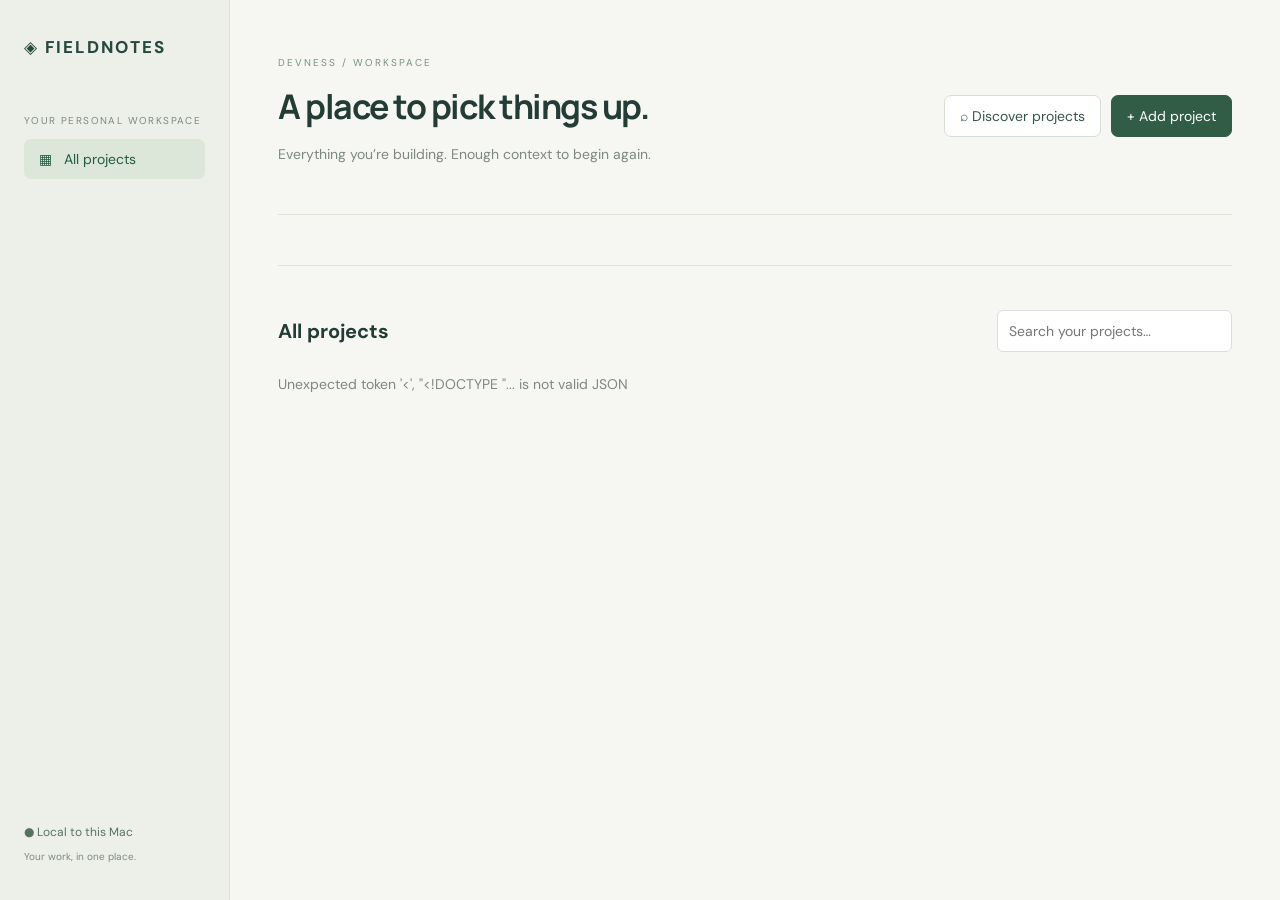
==== web/index.html @ 131a117f "Build local Fieldnotes project dashboard with Codex handoffs" ====
<!doctype html><html lang="en"><meta charset="utf-8"><meta name="viewport" content="width=device-width,initial-scale=1"><title>Fieldnotes — Project dashboard</title><link rel="stylesheet" href="style.css"><body><aside><a class="brand" href="/">◈ FIELDNOTES</a><p class="muted">YOUR PERSONAL WORKSPACE</p><button class="nav active" id="all">▦ &nbsp; All projects</button><div id="categories"></div><div class="aside-bottom">● Local to this Mac<br><small>Your work, in one place.</small></div></aside><main><header><div><span class="eyebrow">DEVNESS / WORKSPACE</span><h1>A place to pick things up.</h1><p class="muted">Everything you’re building. Enough context to begin again.</p></div><div class="actions"><button id="discover">⌕ Discover projects</button><button class="primary" id="add">+ Add project</button></div></header><div id="stats"></div><section class="toolbar"><h2 id="heading">All projects</h2><input id="search" placeholder="Search your projects…" aria-label="Search projects"></section><p id="notice" role="status"></p><div id="projects" class="grid"></div></main><dialog id="dialog"><div id="modal"></div></dialog><script src="app.js"></script></body></html>
---- web/style.css ----
@import url('https://fonts.googleapis.com/css2?family=DM+Sans:wght@400;500;600;700&family=Manrope:wght@400;500;600;700;800&display=swap');
:root{font-family:'DM Sans',system-ui,sans-serif;color:#233c36;background:#f6f7f3;font-size:14px}*{box-sizing:border-box}body{margin:0}aside{width:230px;position:fixed;inset:0 auto 0 0;padding:36px 24px;background:#edf0e9;border-right:1px solid #dce2d7}.brand{font-weight:800;letter-spacing:2px;font-size:17px;color:#264a3e;text-decoration:none}aside .muted{font-size:10px;letter-spacing:1.4px;margin-top:55px}.nav{display:block;width:100%;text-align:left;border:0;background:transparent;margin:8px 0}.nav.active{background:#dce6d9;color:#245b43}.aside-bottom{position:absolute;bottom:32px;color:#57735d;font-size:12px;line-height:2}small{color:#7b8981}main{margin-left:230px;padding:52px 48px;max-width:1600px}header{display:flex;justify-content:space-between;align-items:center;gap:20px}h1{font-family:Manrope,system-ui;font-size:34px;letter-spacing:-1.5px;margin:13px 0}h2{font-size:20px}h3{font-size:20px;margin:15px 0 10px}.eyebrow{font-size:10px;letter-spacing:2px;color:#78917e}.muted{color:#7b8981;line-height:1.6}button{cursor:pointer;border:1px solid #d5dfd2;border-radius:7px;background:#fff;padding:11px 15px;color:#365546;font:inherit}button:hover{border-color:#6c9578}.primary{background:#315d47;color:#fff;border-color:#315d47}.actions{display:flex;gap:10px}#stats{display:flex;gap:50px;border-top:1px solid #dfe5db;border-bottom:1px solid #dfe5db;padding:25px 0;margin:35px 0}.stat strong{font-size:29px;display:block;font-weight:500}.stat span{font-size:12px;color:#7b8981}.toolbar{display:flex;align-items:center;justify-content:space-between}.grid{display:grid;grid-template-columns:repeat(auto-fill,minmax(290px,1fr));gap:20px}.card{background:#fff;border:1px solid #dfe5db;border-radius:12px;padding:25px;cursor:pointer;min-height:265px;display:flex;flex-direction:column}.card:hover{border-color:#8fa890;box-shadow:0 5px 18px #24422c08}.tag{background:#edf2e8;color:#63805b;border-radius:4px;padding:5px 8px;font-size:10px;text-transform:uppercase;letter-spacing:1px}.card p{color:#7b8981;line-height:1.6;flex:1}.progress{height:5px;border-radius:9px;background:#eaf0e6;overflow:hidden;margin:10px 0 18px}.progress i{display:block;height:100%;background:#77996b}.row{display:flex;justify-content:space-between;gap:12px;align-items:center;font-size:12px}.empty{padding:65px 25px;border:1px dashed #b9c9b5;border-radius:12px;text-align:center;grid-column:1/-1}.empty p{color:#7b8981}input,textarea,select{font:inherit;border:1px solid #d8e1d4;background:#fff;padding:11px;border-radius:6px;color:#233c36}#search{width:235px}dialog{width:min(750px,94vw);border:1px solid #dbe3d6;border-radius:15px;padding:30px;max-height:90vh}dialog::backdrop{background:#17352866;backdrop-filter:blur(3px)}label{display:block;margin:15px 0 6px;font-size:12px}form input,form textarea,form select{width:100%}textarea{min-height:90px}.close{float:right}.candidate{border-bottom:1px solid #e2e7de;padding:16px 0}.candidate label{display:flex;gap:12px;font-size:15px}.candidate small{display:block;margin:5px 0 0 26px}.task{display:flex;gap:10px;align-items:center;padding:9px 0}.task input{width:auto}pre{white-space:pre-wrap;overflow-wrap:anywhere;background:#f3f5f0;padding:17px;border-radius:8px;font-size:12px;line-height:1.7}a{color:#356e4d}.detail-actions{display:flex;gap:10px;margin:20px 0}.error{color:#9b492d}#notice{color:#7b8981}@media(max-width:850px){aside{width:170px;padding:25px 15px}main{margin-left:170px;padding:30px 22px}header{display:block}.actions{margin-top:22px}h1{font-size:27px}}@media(max-width:550px){aside{position:relative;width:100%;padding:20px}.brand{font-size:14px}aside .muted,.aside-bottom,#categories{display:none}.nav{display:none}main{margin:0;padding:25px 18px}#stats{gap:30px}.toolbar{gap:10px}#search{width:170px}}
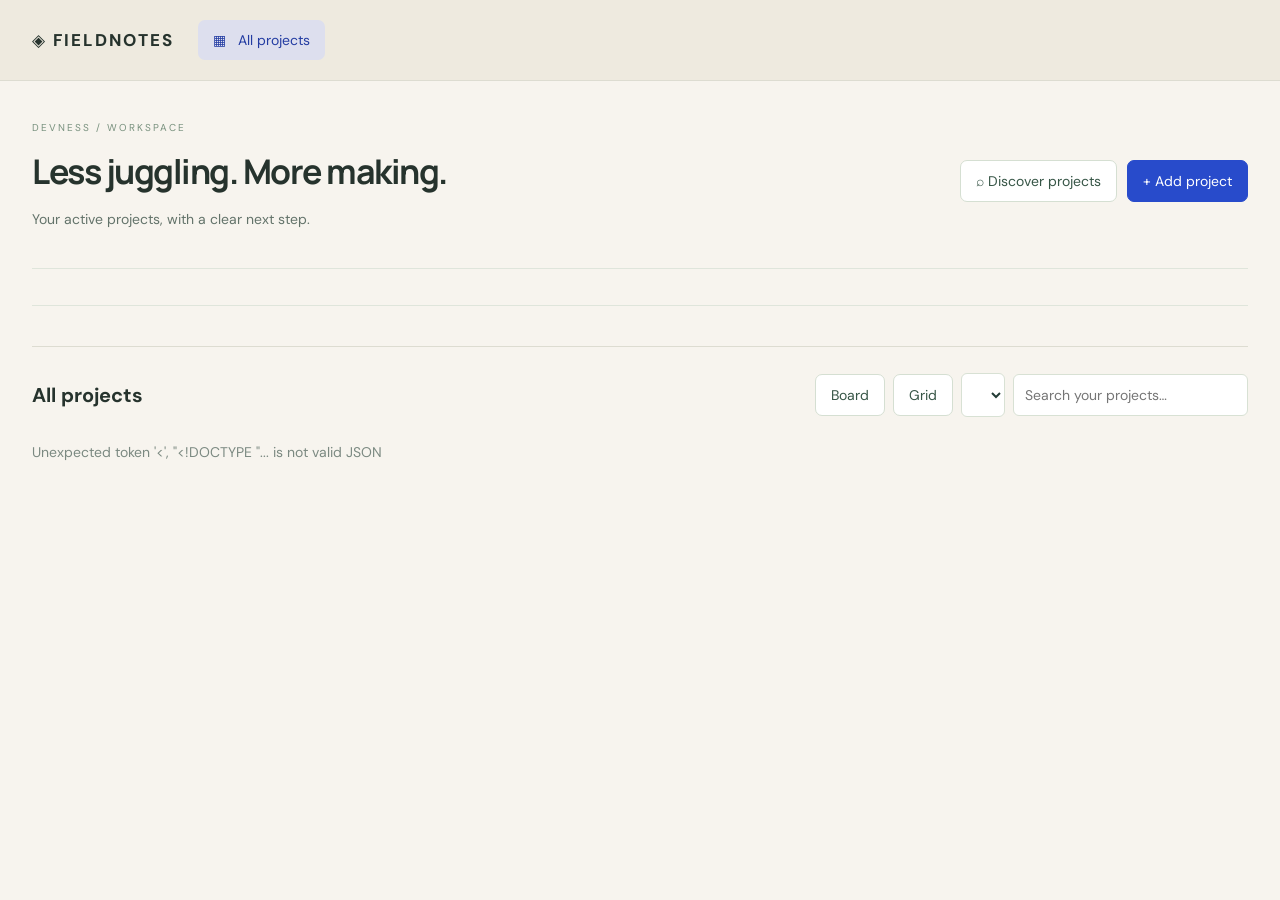
==== commit 462ba1dc: "Add Focus dashboard with project and task pipelines" ====
--- a/web/index.html
+++ b/web/index.html
@@ -1 +1 @@
-<!doctype html><html lang="en"><meta charset="utf-8"><meta name="viewport" content="width=device-width,initial-scale=1"><title>Fieldnotes — Project dashboard</title><link rel="stylesheet" href="style.css"><body><aside><a class="brand" href="/">◈ FIELDNOTES</a><p class="muted">YOUR PERSONAL WORKSPACE</p><button class="nav active" id="all">▦ &nbsp; All projects</button><div id="categories"></div><div class="aside-bottom">● Local to this Mac<br><small>Your work, in one place.</small></div></aside><main><header><div><span class="eyebrow">DEVNESS / WORKSPACE</span><h1>A place to pick things up.</h1><p class="muted">Everything you’re building. Enough context to begin again.</p></div><div class="actions"><button id="discover">⌕ Discover projects</button><button class="primary" id="add">+ Add project</button></div></header><div id="stats"></div><section class="toolbar"><h2 id="heading">All projects</h2><input id="search" placeholder="Search your projects…" aria-label="Search projects"></section><p id="notice" role="status"></p><div id="projects" class="grid"></div></main><dialog id="dialog"><div id="modal"></div></dialog><script src="app.js"></script></body></html>
+<!doctype html><html lang="en"><meta charset="utf-8"><meta name="viewport" content="width=device-width,initial-scale=1"><title>Fieldnotes — Project dashboard</title><link rel="stylesheet" href="style.css?v=pipeline-3"><body><aside><a class="brand" href="/">◈ FIELDNOTES</a><p class="muted">YOUR PERSONAL WORKSPACE</p><button class="nav active" id="all">▦ &nbsp; All projects</button><div id="categories"></div><div class="aside-bottom">● Local to this Mac<br><small>Your work, in one place.</small></div></aside><main><header><div><span class="eyebrow">DEVNESS / WORKSPACE</span><h1>Less juggling. More making.</h1><p class="muted">Your active projects, with a clear next step.</p></div><div class="actions"><button id="discover">⌕ Discover projects</button><button class="primary" id="add">+ Add project</button></div></header><div id="stats"></div><nav id="workspace-tabs" aria-label="Project views"></nav><section class="toolbar"><h2 id="heading">All projects</h2><div class="view-controls"><button data-layout="board">Board</button><button data-layout="grid">Grid</button><select id="stage-filter" aria-label="Filter projects by stage"></select><input id="search" placeholder="Search your projects…" aria-label="Search projects"></div></section><p id="notice" role="status"></p><div id="projects" class="grid"></div><div id="empty-state" class="empty muted" hidden></div></main><dialog id="dialog"><div id="modal"></div></dialog><script src="app.js?v=pipeline-3"></script></body></html>
--- a/web/style.css
+++ b/web/style.css
@@ -1,2 +1,7 @@
 @import url('https://fonts.googleapis.com/css2?family=DM+Sans:wght@400;500;600;700&family=Manrope:wght@400;500;600;700;800&display=swap');
 :root{font-family:'DM Sans',system-ui,sans-serif;color:#233c36;background:#f6f7f3;font-size:14px}*{box-sizing:border-box}body{margin:0}aside{width:230px;position:fixed;inset:0 auto 0 0;padding:36px 24px;background:#edf0e9;border-right:1px solid #dce2d7}.brand{font-weight:800;letter-spacing:2px;font-size:17px;color:#264a3e;text-decoration:none}aside .muted{font-size:10px;letter-spacing:1.4px;margin-top:55px}.nav{display:block;width:100%;text-align:left;border:0;background:transparent;margin:8px 0}.nav.active{background:#dce6d9;color:#245b43}.aside-bottom{position:absolute;bottom:32px;color:#57735d;font-size:12px;line-height:2}small{color:#7b8981}main{margin-left:230px;padding:52px 48px;max-width:1600px}header{display:flex;justify-content:space-between;align-items:center;gap:20px}h1{font-family:Manrope,system-ui;font-size:34px;letter-spacing:-1.5px;margin:13px 0}h2{font-size:20px}h3{font-size:20px;margin:15px 0 10px}.eyebrow{font-size:10px;letter-spacing:2px;color:#78917e}.muted{color:#7b8981;line-height:1.6}button{cursor:pointer;border:1px solid #d5dfd2;border-radius:7px;background:#fff;padding:11px 15px;color:#365546;font:inherit}button:hover{border-color:#6c9578}.primary{background:#315d47;color:#fff;border-color:#315d47}.actions{display:flex;gap:10px}#stats{display:flex;gap:50px;border-top:1px solid #dfe5db;border-bottom:1px solid #dfe5db;padding:25px 0;margin:35px 0}.stat strong{font-size:29px;display:block;font-weight:500}.stat span{font-size:12px;color:#7b8981}.toolbar{display:flex;align-items:center;justify-content:space-between}.grid{display:grid;grid-template-columns:repeat(auto-fill,minmax(290px,1fr));gap:20px}.card{background:#fff;border:1px solid #dfe5db;border-radius:12px;padding:25px;cursor:pointer;min-height:265px;display:flex;flex-direction:column}.card:hover{border-color:#8fa890;box-shadow:0 5px 18px #24422c08}.tag{background:#edf2e8;color:#63805b;border-radius:4px;padding:5px 8px;font-size:10px;text-transform:uppercase;letter-spacing:1px}.card p{color:#7b8981;line-height:1.6;flex:1}.progress{height:5px;border-radius:9px;background:#eaf0e6;overflow:hidden;margin:10px 0 18px}.progress i{display:block;height:100%;background:#77996b}.row{display:flex;justify-content:space-between;gap:12px;align-items:center;font-size:12px}.empty{padding:65px 25px;border:1px dashed #b9c9b5;border-radius:12px;text-align:center;grid-column:1/-1}.empty p{color:#7b8981}input,textarea,select{font:inherit;border:1px solid #d8e1d4;background:#fff;padding:11px;border-radius:6px;color:#233c36}#search{width:235px}dialog{width:min(750px,94vw);border:1px solid #dbe3d6;border-radius:15px;padding:30px;max-height:90vh}dialog::backdrop{background:#17352866;backdrop-filter:blur(3px)}label{display:block;margin:15px 0 6px;font-size:12px}form input,form textarea,form select{width:100%}textarea{min-height:90px}.close{float:right}.candidate{border-bottom:1px solid #e2e7de;padding:16px 0}.candidate label{display:flex;gap:12px;font-size:15px}.candidate small{display:block;margin:5px 0 0 26px}.task{display:flex;gap:10px;align-items:center;padding:9px 0}.task input{width:auto}pre{white-space:pre-wrap;overflow-wrap:anywhere;background:#f3f5f0;padding:17px;border-radius:8px;font-size:12px;line-height:1.7}a{color:#356e4d}.detail-actions{display:flex;gap:10px;margin:20px 0}.error{color:#9b492d}#notice{color:#7b8981}@media(max-width:850px){aside{width:170px;padding:25px 15px}main{margin-left:170px;padding:30px 22px}header{display:block}.actions{margin-top:22px}h1{font-size:27px}}@media(max-width:550px){aside{position:relative;width:100%;padding:20px}.brand{font-size:14px}aside .muted,.aside-bottom,#categories{display:none}.nav{display:none}main{margin:0;padding:25px 18px}#stats{gap:30px}.toolbar{gap:10px}#search{width:170px}}
+/* Fieldnotes Focus */
+:root{color:#26332d;background:#f7f4ee}aside{position:relative;inset:auto;width:auto;padding:20px 32px;background:#eeeadf;border-right:0;border-bottom:1px solid #dddcd1;display:flex;align-items:center;gap:24px;flex-wrap:wrap}.brand{color:#26332d}aside .muted,.aside-bottom{display:none}aside .nav{width:auto;margin:0}#categories{display:flex;gap:8px;flex-wrap:wrap}main{margin:0;max-width:1600px;padding:36px 32px}h1{max-width:600px}.primary,button[aria-pressed=true]{background:#284bcb;color:white;border-color:#284bcb}.nav.active{background:#dddfee;color:#233ca2}#stats{margin:24px 0;padding:18px 0;gap:28px;flex-wrap:wrap;align-items:center}#stats strong{font-size:25px;margin-right:6px;font-weight:500}#workspace-tabs{display:flex;gap:8px;padding-bottom:16px;border-bottom:1px solid #dddcd1;flex-wrap:wrap}.toolbar{margin:18px 0;gap:16px;flex-wrap:wrap}.view-controls{display:flex;gap:8px;flex-wrap:wrap;align-items:center}.board{display:grid;grid-template-columns:repeat(auto-fit,minmax(220px,1fr));gap:18px;align-items:start}.lane{min-height:290px;padding:12px 8px;border-top:2px solid #deddd4;border-radius:4px;transition:background .15s,border-color .15s}.lane>h3{font-size:14px;margin:0 0 18px;display:flex;justify-content:space-between;gap:10px}.lane-empty{font-size:13px;color:#68776d;padding:25px 10px;border:1px dashed #c6cec5;border-radius:5px}.drop-target{background:#e5e9fc;border-color:#284bcb}.card{border-radius:4px;border-top:3px solid #284bcb;padding:20px;min-height:260px;cursor:grab}.lane .card{margin-bottom:14px}.dragging{opacity:.5}.drag-grip{font-size:12px;color:#64746a}.project-title{padding:0;background:transparent;border:0;text-align:left;font-size:20px;font-weight:600;margin:15px 0 0;overflow-wrap:anywhere}.card select{width:100%;margin-top:18px}.start-working{margin-top:10px}.progress i{background:#284bcb}.progress{background:#e8eaf3}.tag{background:#eeeadf;color:#56694f}.muted,.card p,small{color:#63736a}.task{flex-wrap:wrap;border-bottom:1px solid #e1e4dc}.task span{flex:1;min-width:140px}.task select{max-width:100%}.completion-suggestion{padding:15px;background:#eeeadf;border-radius:6px;margin:18px 0}.completion-suggestion button{margin-top:10px}.sr-only{position:absolute;width:1px;height:1px;padding:0;overflow:hidden;clip:rect(0,0,0,0);white-space:nowrap;border:0}.view-controls select[hidden]{display:none}
+@media(max-width:850px){aside{width:auto;padding:20px}main{margin:0;padding:28px 20px}header{display:flex;flex-wrap:wrap}.actions{margin-top:0}h1{font-size:29px}}
+@media(max-width:550px){aside{width:100%;padding:18px}.nav,#categories{display:flex}#categories .nav{font-size:12px;padding:8px}main{padding:25px 16px}.board{grid-template-columns:1fr}.lane{min-height:140px}.view-controls{width:100%}#search{width:100%;flex:1;min-width:150px}#stats{gap:16px}.grid{grid-template-columns:1fr}.task select{flex:1}}
+dialog{width:min(1100px,94vw)}.task-board{display:grid;grid-template-columns:repeat(auto-fit,minmax(170px,1fr));gap:10px}.task-lane{padding:10px;background:#f5f4ee;border:1px dashed #d8ded2;border-radius:5px;min-height:140px}.task-lane h4{margin:4px 0 15px;font-size:12px}.task-lane .task{background:white;border:1px solid #dce2d7;border-radius:4px;padding:10px;margin-bottom:10px;cursor:grab}.task-lane .task span{min-width:0;flex-basis:100%;overflow-wrap:anywhere}.task-lane .task select{width:100%;font-size:12px;padding:6px;flex-basis:100%}.task-lane.drop-target{background:#e5e9fc;border-color:#284bcb}
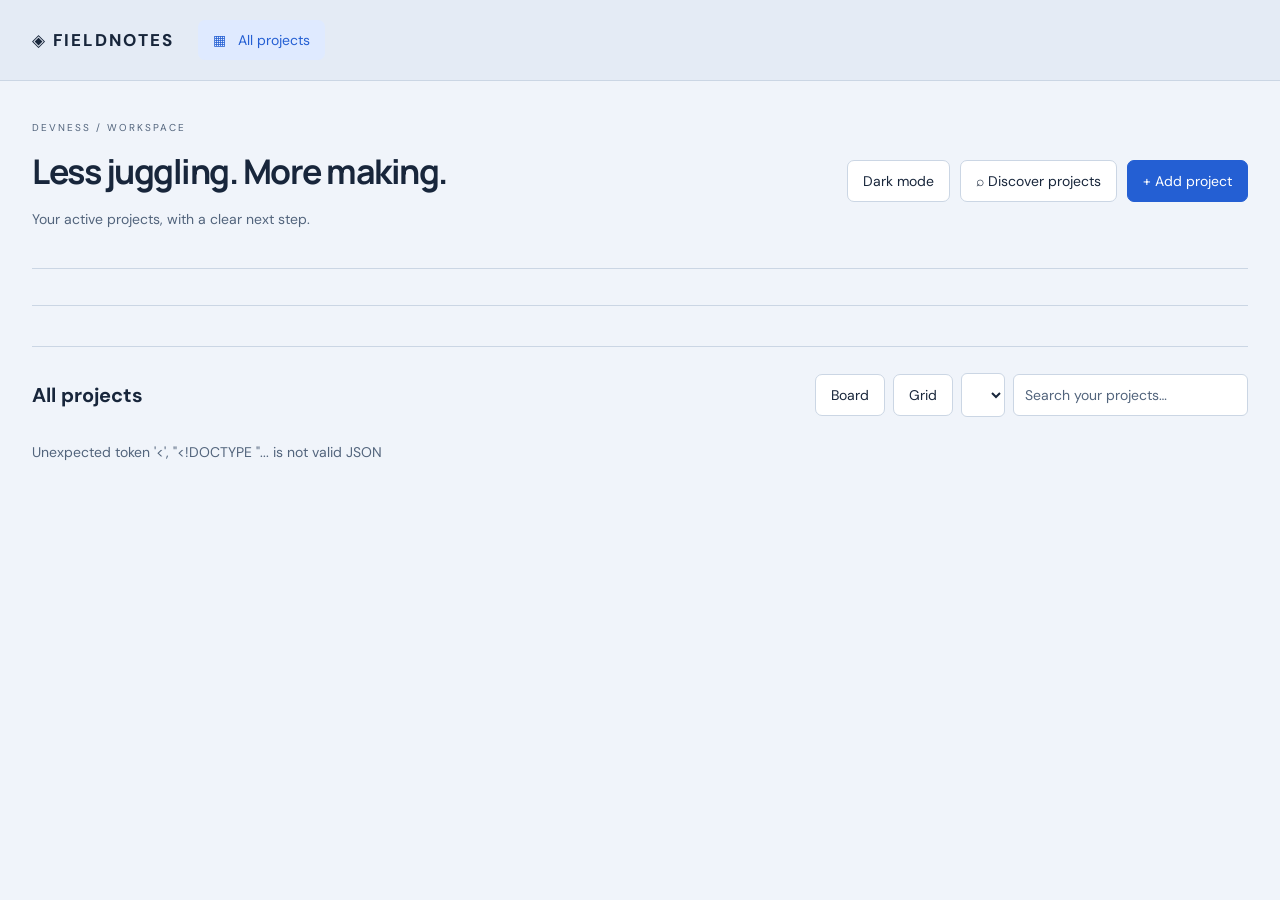
==== commit 5374961f: "Add Midnight Electric palette with light and dark modes" ====
--- a/web/index.html
+++ b/web/index.html
@@ -1 +1 @@
-<!doctype html><html lang="en"><meta charset="utf-8"><meta name="viewport" content="width=device-width,initial-scale=1"><title>Fieldnotes — Project dashboard</title><link rel="stylesheet" href="style.css?v=pipeline-3"><body><aside><a class="brand" href="/">◈ FIELDNOTES</a><p class="muted">YOUR PERSONAL WORKSPACE</p><button class="nav active" id="all">▦ &nbsp; All projects</button><div id="categories"></div><div class="aside-bottom">● Local to this Mac<br><small>Your work, in one place.</small></div></aside><main><header><div><span class="eyebrow">DEVNESS / WORKSPACE</span><h1>Less juggling. More making.</h1><p class="muted">Your active projects, with a clear next step.</p></div><div class="actions"><button id="discover">⌕ Discover projects</button><button class="primary" id="add">+ Add project</button></div></header><div id="stats"></div><nav id="workspace-tabs" aria-label="Project views"></nav><section class="toolbar"><h2 id="heading">All projects</h2><div class="view-controls"><button data-layout="board">Board</button><button data-layout="grid">Grid</button><select id="stage-filter" aria-label="Filter projects by stage"></select><input id="search" placeholder="Search your projects…" aria-label="Search projects"></div></section><p id="notice" role="status"></p><div id="projects" class="grid"></div><div id="empty-state" class="empty muted" hidden></div></main><dialog id="dialog"><div id="modal"></div></dialog><script src="app.js?v=pipeline-3"></script></body></html>
+<!doctype html><html lang="en"><meta charset="utf-8"><meta name="viewport" content="width=device-width,initial-scale=1"><title>Fieldnotes — Project dashboard</title><script>try{document.documentElement.dataset.theme=localStorage.getItem('fieldnotes-theme')||(matchMedia('(prefers-color-scheme: dark)').matches?'dark':'light')}catch(e){document.documentElement.dataset.theme='light'}</script><link rel="stylesheet" href="style.css?v=midnight-1"><body><aside><a class="brand" href="/">◈ FIELDNOTES</a><p class="muted">YOUR PERSONAL WORKSPACE</p><button class="nav active" id="all">▦ &nbsp; All projects</button><div id="categories"></div><div class="aside-bottom">● Local to this Mac<br><small>Your work, in one place.</small></div></aside><main><header><div><span class="eyebrow">DEVNESS / WORKSPACE</span><h1>Less juggling. More making.</h1><p class="muted">Your active projects, with a clear next step.</p></div><div class="actions"><button id="theme-toggle" class="theme-toggle" aria-label="Switch to dark mode">Dark mode</button><button id="discover">⌕ Discover projects</button><button class="primary" id="add">+ Add project</button></div></header><div id="stats"></div><nav id="workspace-tabs" aria-label="Project views"></nav><section class="toolbar"><h2 id="heading">All projects</h2><div class="view-controls"><button data-layout="board">Board</button><button data-layout="grid">Grid</button><select id="stage-filter" aria-label="Filter projects by stage"></select><input id="search" placeholder="Search your projects…" aria-label="Search projects"></div></section><p id="notice" role="status"></p><div id="projects" class="grid"></div><div id="empty-state" class="empty muted" hidden></div></main><dialog id="dialog"><div id="modal"></div></dialog><script src="app.js?v=midnight-1"></script></body></html>
--- a/web/style.css
+++ b/web/style.css
@@ -5,3 +5,7 @@
 @media(max-width:850px){aside{width:auto;padding:20px}main{margin:0;padding:28px 20px}header{display:flex;flex-wrap:wrap}.actions{margin-top:0}h1{font-size:29px}}
 @media(max-width:550px){aside{width:100%;padding:18px}.nav,#categories{display:flex}#categories .nav{font-size:12px;padding:8px}main{padding:25px 16px}.board{grid-template-columns:1fr}.lane{min-height:140px}.view-controls{width:100%}#search{width:100%;flex:1;min-width:150px}#stats{gap:16px}.grid{grid-template-columns:1fr}.task select{flex:1}}
 dialog{width:min(1100px,94vw)}.task-board{display:grid;grid-template-columns:repeat(auto-fit,minmax(170px,1fr));gap:10px}.task-lane{padding:10px;background:#f5f4ee;border:1px dashed #d8ded2;border-radius:5px;min-height:140px}.task-lane h4{margin:4px 0 15px;font-size:12px}.task-lane .task{background:white;border:1px solid #dce2d7;border-radius:4px;padding:10px;margin-bottom:10px;cursor:grab}.task-lane .task span{min-width:0;flex-basis:100%;overflow-wrap:anywhere}.task-lane .task select{width:100%;font-size:12px;padding:6px;flex-basis:100%}.task-lane.drop-target{background:#e5e9fc;border-color:#284bcb}
+/* Midnight Electric: shared tokens for both appearances. */
+:root{color-scheme:light;--canvas:#f0f4fa;--surface:#ffffff;--chrome:#e4ebf5;--ink:#18263b;--secondary:#52647c;--stroke:#cbd6e4;--electric:#245fd3;--electric-ink:#ffffff;--tint:#dfeaff;--track:#e3eaf5;color:var(--ink);background:var(--canvas)}
+:root[data-theme=dark]{color-scheme:dark;--canvas:#0c1221;--surface:#151f33;--chrome:#101a2c;--ink:#ecf3ff;--secondary:#a5b5cf;--stroke:#2d3e5b;--electric:#75a7ff;--electric-ink:#0c1830;--tint:#233858;--track:#25344e}
+body{background:var(--canvas);color:var(--ink)}aside{background:var(--chrome);border-color:var(--stroke)}.brand,a{color:var(--ink)}button,input,textarea,select,dialog{background:var(--surface);color:var(--ink);border-color:var(--stroke)}button:hover,.card:hover{border-color:var(--electric)}.primary,button[aria-pressed=true]{background:var(--electric);color:var(--electric-ink);border-color:var(--electric)}.nav.active{background:var(--tint);color:var(--electric)}.muted,.card p,small,.eyebrow,.drag-grip,#notice,.lane-empty{color:var(--secondary)}#stats,#workspace-tabs,.lane,.task,.candidate{border-color:var(--stroke)}.card{background:var(--surface);border:1px solid var(--stroke);border-radius:12px}.project-title{background:transparent;color:var(--ink);border:0}.tag{background:var(--tint);color:var(--electric)}.progress{background:var(--track)}.progress i{background:var(--electric)}.lane-empty,.empty{border-color:var(--stroke)}.drop-target,.task-lane.drop-target{background:var(--tint);border-color:var(--electric)}.task-lane,pre,.completion-suggestion{background:var(--chrome);color:var(--ink);border-color:var(--stroke)}.task-lane .task{background:var(--surface);border-color:var(--stroke)}dialog::backdrop{background:#02081799}.error{color:#e56f6f}.theme-toggle{white-space:nowrap}input::placeholder,textarea::placeholder{color:var(--secondary)}
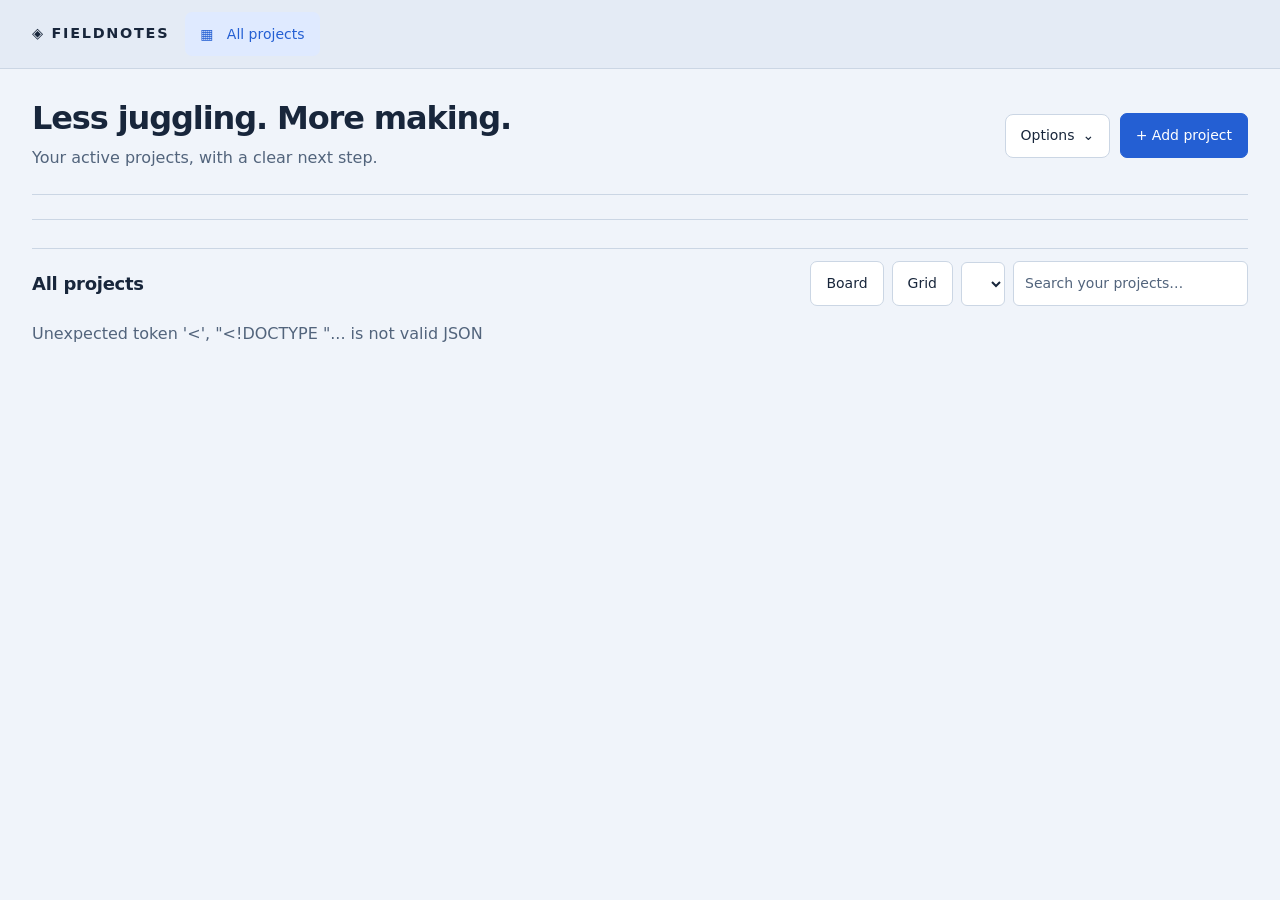
==== commit 9571b7b0: "Improve dashboard hierarchy and mobile project workflows" ====
--- a/web/index.html
+++ b/web/index.html
@@ -1 +1 @@
-<!doctype html><html lang="en"><meta charset="utf-8"><meta name="viewport" content="width=device-width,initial-scale=1"><title>Fieldnotes — Project dashboard</title><script>try{document.documentElement.dataset.theme=localStorage.getItem('fieldnotes-theme')||(matchMedia('(prefers-color-scheme: dark)').matches?'dark':'light')}catch(e){document.documentElement.dataset.theme='light'}</script><link rel="stylesheet" href="style.css?v=midnight-1"><body><aside><a class="brand" href="/">◈ FIELDNOTES</a><p class="muted">YOUR PERSONAL WORKSPACE</p><button class="nav active" id="all">▦ &nbsp; All projects</button><div id="categories"></div><div class="aside-bottom">● Local to this Mac<br><small>Your work, in one place.</small></div></aside><main><header><div><span class="eyebrow">DEVNESS / WORKSPACE</span><h1>Less juggling. More making.</h1><p class="muted">Your active projects, with a clear next step.</p></div><div class="actions"><button id="theme-toggle" class="theme-toggle" aria-label="Switch to dark mode">Dark mode</button><button id="discover">⌕ Discover projects</button><button class="primary" id="add">+ Add project</button></div></header><div id="stats"></div><nav id="workspace-tabs" aria-label="Project views"></nav><section class="toolbar"><h2 id="heading">All projects</h2><div class="view-controls"><button data-layout="board">Board</button><button data-layout="grid">Grid</button><select id="stage-filter" aria-label="Filter projects by stage"></select><input id="search" placeholder="Search your projects…" aria-label="Search projects"></div></section><p id="notice" role="status"></p><div id="projects" class="grid"></div><div id="empty-state" class="empty muted" hidden></div></main><dialog id="dialog"><div id="modal"></div></dialog><script src="app.js?v=midnight-1"></script></body></html>
+<!doctype html><html lang="en"><meta charset="utf-8"><meta name="viewport" content="width=device-width,initial-scale=1"><title>Fieldnotes — Project dashboard</title><script>try{document.documentElement.dataset.theme=localStorage.getItem('fieldnotes-theme')||(matchMedia('(prefers-color-scheme: dark)').matches?'dark':'light')}catch(e){document.documentElement.dataset.theme='light'}</script><link rel="stylesheet" href="style.css?v=focus-3"><body><aside><a class="brand" href="/">◈ FIELDNOTES</a><p class="muted">YOUR PERSONAL WORKSPACE</p><button class="nav active" id="all">▦ &nbsp; All projects</button><nav id="categories" aria-label="Project categories"></nav><div class="aside-bottom">● Local to this Mac<br><small>Your work, in one place.</small></div></aside><main><header><div><span class="eyebrow">DEVNESS / WORKSPACE</span><h1>Less juggling. More making.</h1><p class="muted">Your active projects, with a clear next step.</p></div><div class="actions"><details class="workspace-options"><summary>Options</summary><div class="options-menu"><button id="theme-toggle" class="theme-toggle" aria-label="Switch to dark mode">Dark mode</button><button id="discover">⌕ Discover projects</button></div></details><button class="primary" id="add">+ Add project</button></div></header><div id="stats"></div><nav id="workspace-tabs" aria-label="Project views"></nav><section class="toolbar"><h2 id="heading">All projects</h2><div class="view-controls"><button data-layout="board">Board</button><button data-layout="grid">Grid</button><select id="stage-filter" aria-label="Filter projects by stage"></select><input id="search" placeholder="Search your projects…" aria-label="Search projects"></div></section><p id="notice" role="status"></p><div id="undo-area" hidden><span id="undo-message"></span> <button id="undo">Undo</button></div><div id="projects" class="grid"></div><div id="empty-state" class="empty muted" hidden></div></main><dialog id="dialog"><div id="modal"></div></dialog><script src="app.js?v=focus-3"></script></body></html>
--- a/web/style.css
+++ b/web/style.css
@@ -1,4 +1,3 @@
-@import url('https://fonts.googleapis.com/css2?family=DM+Sans:wght@400;500;600;700&family=Manrope:wght@400;500;600;700;800&display=swap');
 :root{font-family:'DM Sans',system-ui,sans-serif;color:#233c36;background:#f6f7f3;font-size:14px}*{box-sizing:border-box}body{margin:0}aside{width:230px;position:fixed;inset:0 auto 0 0;padding:36px 24px;background:#edf0e9;border-right:1px solid #dce2d7}.brand{font-weight:800;letter-spacing:2px;font-size:17px;color:#264a3e;text-decoration:none}aside .muted{font-size:10px;letter-spacing:1.4px;margin-top:55px}.nav{display:block;width:100%;text-align:left;border:0;background:transparent;margin:8px 0}.nav.active{background:#dce6d9;color:#245b43}.aside-bottom{position:absolute;bottom:32px;color:#57735d;font-size:12px;line-height:2}small{color:#7b8981}main{margin-left:230px;padding:52px 48px;max-width:1600px}header{display:flex;justify-content:space-between;align-items:center;gap:20px}h1{font-family:Manrope,system-ui;font-size:34px;letter-spacing:-1.5px;margin:13px 0}h2{font-size:20px}h3{font-size:20px;margin:15px 0 10px}.eyebrow{font-size:10px;letter-spacing:2px;color:#78917e}.muted{color:#7b8981;line-height:1.6}button{cursor:pointer;border:1px solid #d5dfd2;border-radius:7px;background:#fff;padding:11px 15px;color:#365546;font:inherit}button:hover{border-color:#6c9578}.primary{background:#315d47;color:#fff;border-color:#315d47}.actions{display:flex;gap:10px}#stats{display:flex;gap:50px;border-top:1px solid #dfe5db;border-bottom:1px solid #dfe5db;padding:25px 0;margin:35px 0}.stat strong{font-size:29px;display:block;font-weight:500}.stat span{font-size:12px;color:#7b8981}.toolbar{display:flex;align-items:center;justify-content:space-between}.grid{display:grid;grid-template-columns:repeat(auto-fill,minmax(290px,1fr));gap:20px}.card{background:#fff;border:1px solid #dfe5db;border-radius:12px;padding:25px;cursor:pointer;min-height:265px;display:flex;flex-direction:column}.card:hover{border-color:#8fa890;box-shadow:0 5px 18px #24422c08}.tag{background:#edf2e8;color:#63805b;border-radius:4px;padding:5px 8px;font-size:10px;text-transform:uppercase;letter-spacing:1px}.card p{color:#7b8981;line-height:1.6;flex:1}.progress{height:5px;border-radius:9px;background:#eaf0e6;overflow:hidden;margin:10px 0 18px}.progress i{display:block;height:100%;background:#77996b}.row{display:flex;justify-content:space-between;gap:12px;align-items:center;font-size:12px}.empty{padding:65px 25px;border:1px dashed #b9c9b5;border-radius:12px;text-align:center;grid-column:1/-1}.empty p{color:#7b8981}input,textarea,select{font:inherit;border:1px solid #d8e1d4;background:#fff;padding:11px;border-radius:6px;color:#233c36}#search{width:235px}dialog{width:min(750px,94vw);border:1px solid #dbe3d6;border-radius:15px;padding:30px;max-height:90vh}dialog::backdrop{background:#17352866;backdrop-filter:blur(3px)}label{display:block;margin:15px 0 6px;font-size:12px}form input,form textarea,form select{width:100%}textarea{min-height:90px}.close{float:right}.candidate{border-bottom:1px solid #e2e7de;padding:16px 0}.candidate label{display:flex;gap:12px;font-size:15px}.candidate small{display:block;margin:5px 0 0 26px}.task{display:flex;gap:10px;align-items:center;padding:9px 0}.task input{width:auto}pre{white-space:pre-wrap;overflow-wrap:anywhere;background:#f3f5f0;padding:17px;border-radius:8px;font-size:12px;line-height:1.7}a{color:#356e4d}.detail-actions{display:flex;gap:10px;margin:20px 0}.error{color:#9b492d}#notice{color:#7b8981}@media(max-width:850px){aside{width:170px;padding:25px 15px}main{margin-left:170px;padding:30px 22px}header{display:block}.actions{margin-top:22px}h1{font-size:27px}}@media(max-width:550px){aside{position:relative;width:100%;padding:20px}.brand{font-size:14px}aside .muted,.aside-bottom,#categories{display:none}.nav{display:none}main{margin:0;padding:25px 18px}#stats{gap:30px}.toolbar{gap:10px}#search{width:170px}}
 /* Fieldnotes Focus */
 :root{color:#26332d;background:#f7f4ee}aside{position:relative;inset:auto;width:auto;padding:20px 32px;background:#eeeadf;border-right:0;border-bottom:1px solid #dddcd1;display:flex;align-items:center;gap:24px;flex-wrap:wrap}.brand{color:#26332d}aside .muted,.aside-bottom{display:none}aside .nav{width:auto;margin:0}#categories{display:flex;gap:8px;flex-wrap:wrap}main{margin:0;max-width:1600px;padding:36px 32px}h1{max-width:600px}.primary,button[aria-pressed=true]{background:#284bcb;color:white;border-color:#284bcb}.nav.active{background:#dddfee;color:#233ca2}#stats{margin:24px 0;padding:18px 0;gap:28px;flex-wrap:wrap;align-items:center}#stats strong{font-size:25px;margin-right:6px;font-weight:500}#workspace-tabs{display:flex;gap:8px;padding-bottom:16px;border-bottom:1px solid #dddcd1;flex-wrap:wrap}.toolbar{margin:18px 0;gap:16px;flex-wrap:wrap}.view-controls{display:flex;gap:8px;flex-wrap:wrap;align-items:center}.board{display:grid;grid-template-columns:repeat(auto-fit,minmax(220px,1fr));gap:18px;align-items:start}.lane{min-height:290px;padding:12px 8px;border-top:2px solid #deddd4;border-radius:4px;transition:background .15s,border-color .15s}.lane>h3{font-size:14px;margin:0 0 18px;display:flex;justify-content:space-between;gap:10px}.lane-empty{font-size:13px;color:#68776d;padding:25px 10px;border:1px dashed #c6cec5;border-radius:5px}.drop-target{background:#e5e9fc;border-color:#284bcb}.card{border-radius:4px;border-top:3px solid #284bcb;padding:20px;min-height:260px;cursor:grab}.lane .card{margin-bottom:14px}.dragging{opacity:.5}.drag-grip{font-size:12px;color:#64746a}.project-title{padding:0;background:transparent;border:0;text-align:left;font-size:20px;font-weight:600;margin:15px 0 0;overflow-wrap:anywhere}.card select{width:100%;margin-top:18px}.start-working{margin-top:10px}.progress i{background:#284bcb}.progress{background:#e8eaf3}.tag{background:#eeeadf;color:#56694f}.muted,.card p,small{color:#63736a}.task{flex-wrap:wrap;border-bottom:1px solid #e1e4dc}.task span{flex:1;min-width:140px}.task select{max-width:100%}.completion-suggestion{padding:15px;background:#eeeadf;border-radius:6px;margin:18px 0}.completion-suggestion button{margin-top:10px}.sr-only{position:absolute;width:1px;height:1px;padding:0;overflow:hidden;clip:rect(0,0,0,0);white-space:nowrap;border:0}.view-controls select[hidden]{display:none}
@@ -9,3 +8,42 @@
 :root{color-scheme:light;--canvas:#f0f4fa;--surface:#ffffff;--chrome:#e4ebf5;--ink:#18263b;--secondary:#52647c;--stroke:#cbd6e4;--electric:#245fd3;--electric-ink:#ffffff;--tint:#dfeaff;--track:#e3eaf5;color:var(--ink);background:var(--canvas)}
 :root[data-theme=dark]{color-scheme:dark;--canvas:#0c1221;--surface:#151f33;--chrome:#101a2c;--ink:#ecf3ff;--secondary:#a5b5cf;--stroke:#2d3e5b;--electric:#75a7ff;--electric-ink:#0c1830;--tint:#233858;--track:#25344e}
 body{background:var(--canvas);color:var(--ink)}aside{background:var(--chrome);border-color:var(--stroke)}.brand,a{color:var(--ink)}button,input,textarea,select,dialog{background:var(--surface);color:var(--ink);border-color:var(--stroke)}button:hover,.card:hover{border-color:var(--electric)}.primary,button[aria-pressed=true]{background:var(--electric);color:var(--electric-ink);border-color:var(--electric)}.nav.active{background:var(--tint);color:var(--electric)}.muted,.card p,small,.eyebrow,.drag-grip,#notice,.lane-empty{color:var(--secondary)}#stats,#workspace-tabs,.lane,.task,.candidate{border-color:var(--stroke)}.card{background:var(--surface);border:1px solid var(--stroke);border-radius:12px}.project-title{background:transparent;color:var(--ink);border:0}.tag{background:var(--tint);color:var(--electric)}.progress{background:var(--track)}.progress i{background:var(--electric)}.lane-empty,.empty{border-color:var(--stroke)}.drop-target,.task-lane.drop-target{background:var(--tint);border-color:var(--electric)}.task-lane,pre,.completion-suggestion{background:var(--chrome);color:var(--ink);border-color:var(--stroke)}.task-lane .task{background:var(--surface);border-color:var(--stroke)}dialog::backdrop{background:#02081799}.error{color:#e56f6f}.theme-toggle{white-space:nowrap}input::placeholder,textarea::placeholder{color:var(--secondary)}
+
+/* Keep project and task controls comfortably sized across desktop and mobile. */
+main{max-width:1920px;margin-inline:auto}
+.board{grid-template-columns:repeat(auto-fit,minmax(320px,1fr));overflow-x:auto}
+.board:has(.lane:nth-child(3)){grid-template-columns:repeat(5,minmax(300px,1fr))}
+.card{min-width:0;padding:24px}.card-actions{display:flex;gap:8px;flex-wrap:wrap;margin-top:16px}.card-actions button{flex:1;white-space:nowrap}
+dialog{width:min(1440px,96vw);padding:36px;position:relative}.close{position:absolute;right:16px;top:16px;float:none}#modal>h2{padding-right:40px}
+.task-board{display:flex;gap:16px;overflow-x:auto;padding-bottom:12px;align-items:stretch}.task-lane{flex:1 0 240px;padding:14px;min-width:0}.task-lane h4{font-size:14px;line-height:1.5}
+.task-lane .task{display:grid;grid-template-columns:minmax(0,1fr) 32px;gap:12px;cursor:grab;padding:12px}.task-title{grid-column:1;grid-row:1;border:0;padding:0;text-align:left;line-height:1.5;overflow-wrap:anywhere;background:transparent}.task-title:hover{text-decoration:underline}.task-lane .task select{grid-column:1;grid-row:2;min-width:0;padding:8px}.task [data-remove]{grid-column:2;grid-row:1;padding:0;width:32px;height:32px;font-size:20px}
+#task-form{margin:20px 0;align-items:center}#task-form input{width:auto;min-width:0}#task-form button{white-space:nowrap}#edit-task{max-width:640px}
+@media(max-width:550px){dialog{padding:24px 16px}.board{grid-template-columns:1fr}.board:has(.lane:nth-child(3)){grid-template-columns:1fr}.task-lane{flex-basis:85%}.card{padding:20px}}
+
+/* Focus: action-first hierarchy, platform type, and responsive details. */
+:root{font-family:system-ui,-apple-system,BlinkMacSystemFont,"Segoe UI",sans-serif;font-size:100%;line-height:1.5;font-optical-sizing:auto}
+h1{font-family:inherit;font-size:clamp(1.5rem,3vw,2rem);line-height:1.12;letter-spacing:-.035em;margin:.5rem 0}
+h2,h3{line-height:1.25;letter-spacing:-.015em}
+main{padding:1.5rem 2rem}aside{padding:.75rem 2rem;gap:1rem}.brand{font-size:.9rem;letter-spacing:.12em}
+header .eyebrow{display:none}header .muted{margin:.5rem 0}button,input,select,textarea{font-size:.875rem}button,summary,select{min-height:2.75rem}
+button{transition:background-color 100ms ease,border-color 100ms ease,transform 100ms ease}button:active{transform:scale(.97);filter:brightness(.9)}
+:focus-visible{outline:3px solid var(--electric);outline-offset:3px}
+.actions{align-items:center}.workspace-options{position:relative}.workspace-options summary{display:flex;align-items:center;gap:.5rem;cursor:pointer;padding:.65rem .9rem;border:1px solid var(--stroke);border-radius:.5rem;background:var(--surface);font-size:.875rem}.workspace-options summary::after{content:'⌄'}
+.options-menu{position:absolute;right:0;top:calc(100% + .5rem);z-index:5;background:var(--surface);padding:.5rem;border:1px solid var(--stroke);border-radius:.75rem;box-shadow:0 .5rem 2rem #0003;min-width:12rem;display:grid;gap:.5rem}
+#stats{margin:1rem 0;padding:.75rem 0;gap:1.5rem}#stats strong{font-size:1.25rem}#stats>.muted{display:none}
+#workspace-tabs{gap:.25rem;padding-bottom:.75rem}#workspace-tabs button{border:0;background:transparent}#workspace-tabs button[aria-pressed=true]{background:var(--tint);color:var(--electric)}
+.toolbar{margin:.75rem 0}.toolbar h2{font-size:1.125rem;margin:.5rem 0}.card{padding:1.25rem}.project-title{font-size:1.125rem;line-height:1.3;min-height:0;margin:.75rem 0}
+.next-step{background:var(--tint);padding:.75rem;border-radius:.5rem;margin-bottom:.5rem}.next-label{display:block;font-size:.6875rem;font-weight:650;letter-spacing:.06em;text-transform:uppercase;color:var(--secondary)}.next-step button{padding:.25rem 0 0;border:0;background:transparent;text-align:left;font-weight:600;line-height:1.4;min-height:2.75rem;width:100%}
+.card .project-description{font-size:.8125rem;margin:.25rem 0 1rem}.card .row{font-size:.75rem}.card-actions button{font-size:.8125rem}.drag-grip{font-size:.6875rem}.card select{margin-top:.75rem}
+#notice:empty{display:none}#undo-area{position:sticky;bottom:1rem;z-index:6;background:var(--surface);border:1px solid var(--electric);padding:.75rem 1rem;border-radius:.75rem;box-shadow:0 .5rem 2rem #0003;width:fit-content}#undo-area[hidden]{display:none}
+dialog{padding:2rem; color:var(--ink)}dialog .close{position:sticky;float:right;top:0;z-index:3;background:var(--surface);min-width:2.75rem}dialog h2{overflow-wrap:anywhere}dialog:has(#edit),dialog:has(#edit-task){max-width:46rem}.local-folder{overflow-wrap:anywhere}.setup-help{margin:1.25rem 0}.setup-help summary{cursor:pointer;font-weight:600}.task-title{font-size:.875rem}.inline-undo{background:var(--tint);padding:.5rem;border-radius:.5rem}
+@media(max-width:550px){
+ aside{padding:.65rem 1rem;gap:.5rem;align-items:center}.brand{font-size:.75rem}aside>.nav{margin-left:auto;padding:.5rem;font-size:.75rem}#categories{width:100%;gap:.25rem;flex-wrap:nowrap;overflow-x:auto}#categories .nav{padding:.35rem .5rem;font-size:.75rem;white-space:nowrap;min-height:2.75rem}
+ main{padding:1rem}header{display:flex;align-items:center;gap:.5rem}header>div:first-child{flex:1}header h1{font-size:1.25rem;max-width:13rem;margin:0}header .muted{display:none}.actions{gap:.5rem}header .actions{width:100%;justify-content:flex-end}header .actions button,header summary{padding:.5rem .75rem}#stats{gap:1rem;font-size:.75rem;padding:.5rem 0;margin:.5rem 0}#stats strong{font-size:1rem}#workspace-tabs button{padding:.5rem .65rem;font-size:.8125rem}.toolbar{gap:.25rem}.view-controls{gap:.375rem}.view-controls button{padding:.5rem .75rem}#search{min-width:7rem}.lane>h3{margin-bottom:.75rem}.card{padding:1rem}
+ dialog{width:100%;max-width:none;height:100dvh;max-height:100dvh;margin:0;border:0;border-radius:0;padding:1rem}dialog .close{top:0}.task-board{display:grid;grid-template-columns:1fr;overflow:visible;gap:.75rem}.task-lane{min-height:0;padding:.75rem}.task-lane h4{margin:0 0 .5rem}.task-lane:not(:has(.task)){display:none}#task-form{flex-wrap:wrap}#task-form input{flex-basis:65%!important}#modal>h2{padding-right:0}
+}
+@media(prefers-reduced-motion:reduce){*,*::before,*::after{transition:none!important;scroll-behavior:auto!important}button:active{transform:none}}
+@media(prefers-reduced-transparency:reduce){dialog::backdrop{backdrop-filter:none;background:#020817e8}}
+@media(prefers-contrast:more){:root{--secondary:#30425d;--stroke:#5c6f88}:root[data-theme=dark]{--secondary:#d2def0;--stroke:#8197b5}}
+
+.task-board[hidden]{display:none}
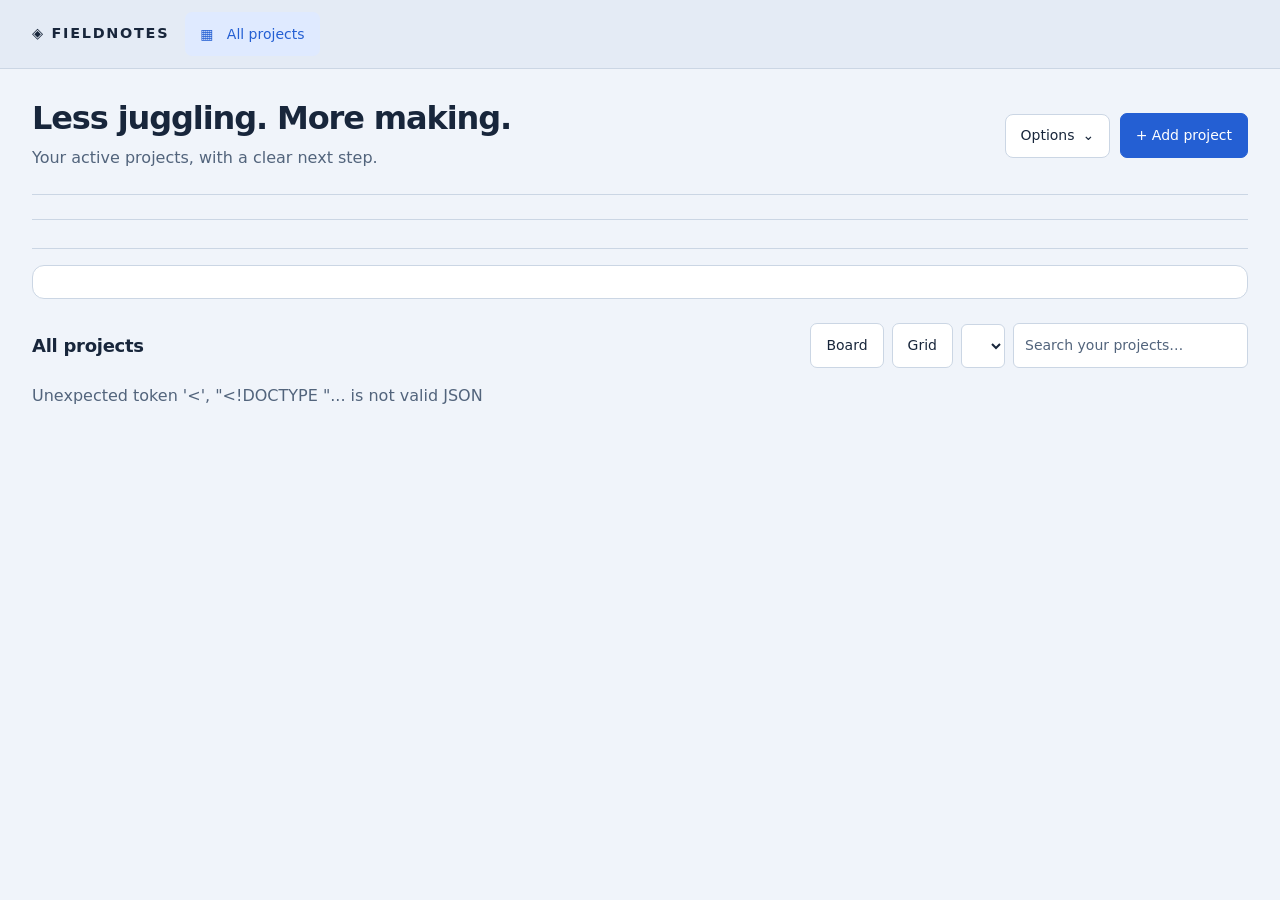
==== commit 4d98fc19: "Add upcoming project and task deadline views" ====
--- a/web/index.html
+++ b/web/index.html
@@ -1 +1 @@
-<!doctype html><html lang="en"><meta charset="utf-8"><meta name="viewport" content="width=device-width,initial-scale=1"><title>Fieldnotes — Project dashboard</title><script>try{document.documentElement.dataset.theme=localStorage.getItem('fieldnotes-theme')||(matchMedia('(prefers-color-scheme: dark)').matches?'dark':'light')}catch(e){document.documentElement.dataset.theme='light'}</script><link rel="stylesheet" href="style.css?v=focus-3"><body><aside><a class="brand" href="/">◈ FIELDNOTES</a><p class="muted">YOUR PERSONAL WORKSPACE</p><button class="nav active" id="all">▦ &nbsp; All projects</button><nav id="categories" aria-label="Project categories"></nav><div class="aside-bottom">● Local to this Mac<br><small>Your work, in one place.</small></div></aside><main><header><div><span class="eyebrow">DEVNESS / WORKSPACE</span><h1>Less juggling. More making.</h1><p class="muted">Your active projects, with a clear next step.</p></div><div class="actions"><details class="workspace-options"><summary>Options</summary><div class="options-menu"><button id="theme-toggle" class="theme-toggle" aria-label="Switch to dark mode">Dark mode</button><button id="discover">⌕ Discover projects</button></div></details><button class="primary" id="add">+ Add project</button></div></header><div id="stats"></div><nav id="workspace-tabs" aria-label="Project views"></nav><section class="toolbar"><h2 id="heading">All projects</h2><div class="view-controls"><button data-layout="board">Board</button><button data-layout="grid">Grid</button><select id="stage-filter" aria-label="Filter projects by stage"></select><input id="search" placeholder="Search your projects…" aria-label="Search projects"></div></section><p id="notice" role="status"></p><div id="undo-area" hidden><span id="undo-message"></span> <button id="undo">Undo</button></div><div id="projects" class="grid"></div><div id="empty-state" class="empty muted" hidden></div></main><dialog id="dialog"><div id="modal"></div></dialog><script src="app.js?v=focus-3"></script></body></html>
+<!doctype html><html lang="en"><meta charset="utf-8"><meta name="viewport" content="width=device-width,initial-scale=1"><title>Fieldnotes — Project dashboard</title><script>try{document.documentElement.dataset.theme=localStorage.getItem('fieldnotes-theme')||(matchMedia('(prefers-color-scheme: dark)').matches?'dark':'light')}catch(e){document.documentElement.dataset.theme='light'}</script><link rel="stylesheet" href="style.css?v=deadlines-1"><body><aside><a class="brand" href="/">◈ FIELDNOTES</a><p class="muted">YOUR PERSONAL WORKSPACE</p><button class="nav active" id="all">▦ &nbsp; All projects</button><nav id="categories" aria-label="Project categories"></nav><div class="aside-bottom">● Local to this Mac<br><small>Your work, in one place.</small></div></aside><main><header><div><span class="eyebrow">DEVNESS / WORKSPACE</span><h1>Less juggling. More making.</h1><p class="muted">Your active projects, with a clear next step.</p></div><div class="actions"><details class="workspace-options"><summary>Options</summary><div class="options-menu"><button id="theme-toggle" class="theme-toggle" aria-label="Switch to dark mode">Dark mode</button><button id="discover">⌕ Discover projects</button></div></details><button class="primary" id="add">+ Add project</button></div></header><div id="stats"></div><nav id="workspace-tabs" aria-label="Project views"></nav><section id="deadline-preview" aria-label="Upcoming deadlines"></section><section id="deadline-view" aria-label="Deadline agenda" hidden></section><section class="toolbar"><h2 id="heading">All projects</h2><div class="view-controls"><button data-layout="board">Board</button><button data-layout="grid">Grid</button><select id="stage-filter" aria-label="Filter projects by stage"></select><input id="search" placeholder="Search your projects…" aria-label="Search projects"></div></section><p id="notice" role="status"></p><div id="undo-area" hidden><span id="undo-message"></span> <button id="undo">Undo</button></div><div id="projects" class="grid"></div><div id="empty-state" class="empty muted" hidden></div></main><dialog id="dialog"><div id="modal"></div></dialog><script src="app.js?v=deadlines-1"></script></body></html>
--- a/web/style.css
+++ b/web/style.css
@@ -47,3 +47,10 @@
 @media(prefers-contrast:more){:root{--secondary:#30425d;--stroke:#5c6f88}:root[data-theme=dark]{--secondary:#d2def0;--stroke:#8197b5}}
 
 .task-board[hidden]{display:none}
+
+/* Shared deadline preview and agenda. */
+[hidden],.toolbar[hidden],#projects[hidden]{display:none!important}
+#deadline-preview,#deadline-view{margin:1rem 0 1.5rem;padding:1rem 1.25rem;background:var(--surface);border:1px solid var(--stroke);border-radius:.75rem}
+.deadline-header{display:flex;align-items:center;justify-content:space-between;gap:1rem;flex-wrap:wrap}.deadline-header h2{font-size:1.125rem;margin:0}.deadline-header h2 small{margin-left:.5rem}.deadline-ranges{display:flex;gap:.375rem;flex-wrap:wrap}
+.deadline-row{display:flex;width:100%;align-items:center;justify-content:space-between;gap:1rem;text-align:left;border:0;border-top:1px solid var(--stroke);border-radius:0;padding:.8rem 0;background:transparent}.deadline-row:hover{background:var(--tint)}.deadline-row strong{display:block;font-weight:600;overflow-wrap:anywhere}.deadline-row small{display:block}.deadline-when{text-align:right;flex-shrink:0}.deadline-row.overdue .deadline-when{color:#b33c35}:root[data-theme=dark] .deadline-row.overdue .deadline-when{color:#ffaaa2}.deadline-row.overdue .deadline-when small{color:inherit}.task-date{grid-column:1;grid-row:3}#task-form input[type=date]{flex:0 1 11rem}
+@media(max-width:550px){#deadline-preview,#deadline-view{padding:1rem}.deadline-row{font-size:.8125rem}.deadline-ranges{width:100%}.deadline-ranges button{flex:1;padding:.5rem}.deadline-when{font-size:.75rem}}
